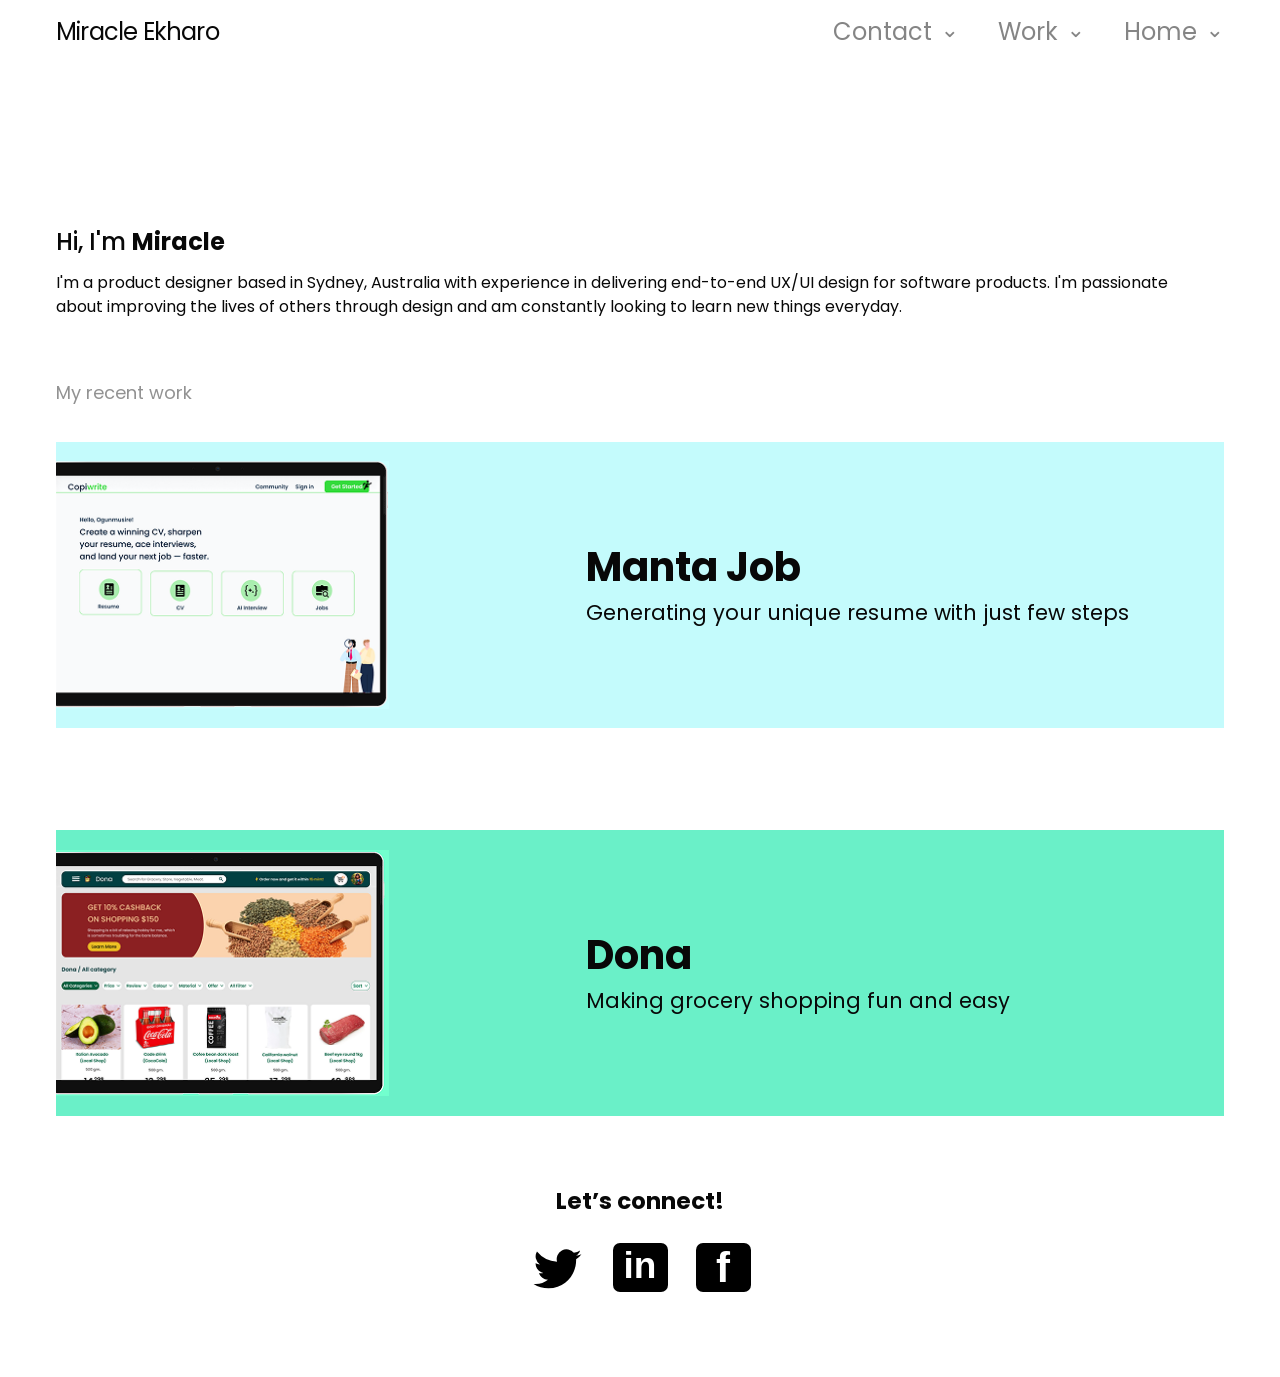
==== index.html @ e2fd7214 "Build portfolio case study pages" ====
<!DOCTYPE html>
<html lang="en">
<head>
  <meta charset="UTF-8" />
  <meta name="viewport" content="width=device-width, initial-scale=1.0" />
  <title>Miracle Ekharo — Product Designer</title>
  <link rel="stylesheet" href="styles.css" />
</head>
<body id="home">
  <header class="site-header">
    <a class="logo" href="#home">Miracle Ekharo</a>
    <nav class="nav-links" aria-label="Main navigation">
      <a href="#contact">Contact <span aria-hidden="true">⌃</span></a>
      <a href="#work">Work <span aria-hidden="true">⌃</span></a>
      <a href="#home">Home <span aria-hidden="true">⌃</span></a>
    </nav>
  </header>

  <main>
    <section class="hero-section" aria-labelledby="intro-title">
      <h1 id="intro-title">Hi, I'm <strong>Miracle</strong></h1>
      <p>I'm a product designer based in Sydney, Australia with experience in delivering end-to-end UX/UI design for software products. I'm passionate about improving the lives of others through design and am constantly looking to learn new things everyday.</p>
    </section>

    <section id="work" class="work-section" aria-labelledby="work-title">
      <h2 id="work-title">My recent work</h2>
      <div class="work-grid">
        <a class="work-card manta-card" href="manta-job.html" aria-label="View Manta Job case study">
          <div class="project-preview manta-preview" aria-label="Manta Job website preview">
            <img src="Screenshot 2026-07-31 110419 1.png" alt="Manta Job dashboard preview" />
          </div>
          <div class="card-content"><h3>Manta Job</h3><p>Generating your unique resume with just few steps</p></div>
        </a>

        <a class="work-card dona-card" href="dona.html" aria-label="View Dona case study">
          <div class="project-preview dona-preview" aria-label="Dona grocery website preview">
            <img src="Screenshot 2026-07-31 110215 1.png" alt="Dona grocery shopping website preview" />
          </div>
          <div class="card-content"><h3>Dona</h3><p>Making grocery shopping fun and easy</p></div>
        </a>
      </div>
    </section>
  </main>

  <footer id="contact" class="site-footer">
    <h2>Let’s connect!</h2>
    <div class="social-links" aria-label="Social links">
      <a href="#contact" aria-label="Twitter"><svg viewBox="0 0 24 24" aria-hidden="true"><path d="M22.46 6c-.77.35-1.6.58-2.46.69.89-.53 1.56-1.37 1.88-2.37-.83.5-1.75.85-2.73 1.04A4.25 4.25 0 0 0 11.8 9.23a12.06 12.06 0 0 1-8.76-4.44 4.24 4.24 0 0 0 1.31 5.68c-.7-.02-1.35-.21-1.92-.53v.05c0 2.06 1.47 3.78 3.41 4.17-.36.1-.73.15-1.12.15-.27 0-.54-.03-.79-.08.54 1.67 2.08 2.89 3.92 2.93A8.53 8.53 0 0 1 2.56 19c-.34 0-.68-.02-1.01-.06A12.04 12.04 0 0 0 8.06 20.85c7.8 0 12.07-6.46 12.07-12.07 0-.18 0-.37-.01-.55A8.64 8.64 0 0 0 22.46 6Z" /></svg></a>
      <a href="#contact" aria-label="LinkedIn">in</a>
      <a href="#contact" aria-label="Facebook">f</a>
    </div>
  </footer>
</body>
</html>
---- styles.css ----
@import url('https://fonts.googleapis.com/css2?family=Poppins:wght@400;500;600;700&display=swap');

:root { font-family: 'Poppins', Arial, sans-serif; color: #080808; background: #fff; }
* { box-sizing: border-box; }
html { scroll-behavior: smooth; }
body { margin: 0; background: #fff; }
.site-header, main, .site-footer { width: min(1168px, calc(100% - 48px)); margin: auto; }
.site-header { display: flex; justify-content: space-between; align-items: center; padding: 14px 0; }
.logo { color: #080808; font-size: 24px; text-decoration: none; letter-spacing: -.8px; }
.nav-links { display: flex; gap: 39px; }
.nav-links a { color: #858585; font-size: 24px; text-decoration: none; }
.nav-links span { display: inline-block; font-size: 22px; margin-left: 3px; transform: translateY(-4px) rotate(180deg); }
.hero-section { padding-top: 163px; }
.hero-section h1 { font-size: 24px; line-height: 1.3; margin: 0 0 14px; font-weight: 500; }
.hero-section p { max-width: 1130px; margin: 0; font-size: 16px; line-height: 1.5; }
.work-section { padding-top: 60px; }
.work-section > h2 { color: #929292; font-size: 18px; font-weight: 400; margin: 0 0 36px; }
.work-grid { display: grid; gap: 102px; }
.work-card { min-height: 286px; display: grid; grid-template-columns: 43.5% 56.5%; overflow: hidden; }
.work-card { color: inherit; text-decoration: none; }
.manta-card { background: #c4fbfc; }
.dona-card { background: #6af0c8; }
.project-preview { align-self: center; justify-self: start; width: 315px; height: 255px; margin-left: 0; background: #f6f8fa; border: 10px solid #111; border-radius: 0 11px 11px 0; overflow: hidden; position: relative; font-family: Arial, sans-serif; font-size: 6px; }
.manta-preview { width: 345px; height: auto; border: 0; background: transparent; border-radius: 0; line-height: 0; transform: translateX(-12px); position: relative; z-index: 1; }
.manta-preview img { display: block; width: 100%; height: auto; }
.dona-preview { width: 345px; height: auto; border: 0; background: transparent; border-radius: 0; line-height: 0; transform: translateX(-12px); position: relative; z-index: 1; }
.dona-preview img { display: block; width: 100%; height: auto; }
.browser-bar { height: 8px; background: #050505; display: flex; gap: 3px; padding: 2px 8px; }
.browser-bar span { width: 3px; height: 3px; border-radius: 50%; background: #555; }
.preview-nav { height: 16px; padding: 5px 2px; color: #24384b; }.preview-nav b { color: #42a65e; }.preview-nav small { float: right; font-size: 5px; }.preview-nav i { background: #47cb62; color: white; padding: 3px; font-style: normal; }
.preview-copy { padding: 22px 0 5px; color: #18314a; display: grid; gap: 5px; }.preview-copy strong { font-size: 8px; line-height: 1.35; }
.preview-actions { display: flex; gap: 8px; }.preview-actions span { border: 1px solid #b9e9c2; border-radius: 3px; width: 58px; height: 42px; text-align: center; padding-top: 8px; color: #0b461f; font-size: 15px; }.preview-actions small { display: block; font-size: 5px; }
.preview-people { position: absolute; right: 5px; bottom: 0; color: #dd9d68; font-size: 28px; }
.dona-preview { background: #fff; }.dona-nav { height: 20px; padding: 5px; color: white; background: #003c38; font-size: 7px; }.dona-nav small { background: white; color: #777; padding: 2px 30px 2px 5px; margin-left: 12px; border-radius: 4px; font-size: 5px; }.dona-banner { height: 63px; padding: 18px 14px; background: #912128; color: #ffdca9; font-size: 8px; line-height: 1.4; }.dona-products { display: flex; justify-content: space-around; padding-top: 25px; font-size: 30px; }
.card-content { align-self: center; padding-left: 22px; }.card-content h3 { margin: 0; font-size: 40px; line-height: 1.1; }.card-content p { margin: 10px 0 0; font-size: 21px; line-height: 1.3; }
.site-footer { text-align: center; padding: 68px 0 85px; }.site-footer h2 { font-size: 23px; margin: 0 0 25px; }.social-links { display: flex; justify-content: center; align-items: center; gap: 28px; }.social-links a { color: #000; text-decoration: none; font-family: Arial, sans-serif; font-size: 47px; font-weight: 700; line-height: 1; }.social-links a:first-child { display: inline-flex; align-items: center; justify-content: center; width: 55px; height: 49px; }.social-links a:first-child svg { width: 50px; height: 43px; fill: currentColor; }.social-links a:nth-child(2), .social-links a:nth-child(3) { border-radius: 7px; background: #000; color: #fff; width: 55px; height: 49px; font-size: 37px; padding-top: 4px; }.social-links a:nth-child(3) { font-size: 42px; }
@media (max-width: 700px) { .site-header, main, .site-footer { width: min(100% - 32px, 1168px); }.site-header { align-items: flex-start; }.nav-links { gap: 12px; }.nav-links a { font-size: 13px; }.logo { font-size: 18px; }.hero-section { padding-top: 90px; }.hero-section p { font-size: 14px; }.work-section { padding-top: 48px; }.work-grid { gap: 40px; }.work-card { grid-template-columns: 1fr; min-height: 420px; }.project-preview { width: 280px; height: 225px; }.card-content { padding: 22px; }.card-content h3 { font-size: 34px; }.card-content p { font-size: 17px; }.site-footer { padding-top: 54px; } }

.case-study { font-size: 12px; }.case-hero { background: #c4fbfc; padding: 20px; text-align: center; }.case-hero img { width: min(345px, 80%); display: block; margin: auto; }.case-width { width: min(878px, calc(100% - 48px)); margin: auto; }.case-intro { padding: 55px 0 70px; }.case-intro h1 { font-size: 18px; margin: 0 0 28px; }.case-meta { display: grid; grid-template-columns: 1fr 1fr; gap: 80px; }.case-meta h2, .case-section h2, .case-band h2 { font-size: 12px; text-transform: uppercase; margin: 0 0 12px; }.case-meta p, .case-section p, .case-band p { font-size: 10px; line-height: 1.7; }.prototype-link { display: inline-block; margin-top: 20px; background: #23bce8; color: white; padding: 7px 14px; text-decoration: none; }.case-band { background: #b8c9cc; padding: 22px 0; }.case-section { padding: 34px 0 70px; }.case-section h3 { font-size: 11px; margin: 28px 0 0; }.flow-chart { width: 300px; margin: 25px auto; padding: 25px; text-align: center; line-height: 2.2; color: #777; background: linear-gradient(#fff,#eee); }.green-screen { width: min(390px, 80%); min-height: 185px; margin: 20px auto 42px; padding: 12px; text-align: center; color: #063b16; background: linear-gradient(#22d92d, #168b21); }.green-screen span { font-weight: 400; }.green-screen strong { display: block; margin-top: 35px; color: white; font-size: 16px; line-height: 1.2; }.green-screen b { color: #fff; }.green-screen i { color: #d7ffd8; }.green-screen button { display: block; width: 130px; margin: 8px auto 0; border: 0; border-radius: 4px; padding: 5px; }.green-screen button:last-child { background: #111; color: #fff; } 
.journey-image { display: block; width: min(900px, 100%); height: auto; margin: 28px auto 0; }
.case-section .green-screen:first-of-type { min-height: 0; padding: 0; background: transparent url('first RESUME SCREEN 2.png') center / contain no-repeat; aspect-ratio: 689 / 489; color: transparent; }
.case-section .green-screen:first-of-type > * { visibility: hidden; }
.case-section .green-screen:nth-of-type(2) { min-height: 0; padding: 0; background: transparent url('second YES - RESUME SCREEN - UPLOAD.png') center / contain no-repeat; aspect-ratio: 689 / 489; color: transparent; }
.case-section .green-screen:nth-of-type(2) > * { visibility: hidden; }
.case-section .green-screen:nth-of-type(3) { min-height: 0; padding: 0; background: transparent url('third NO - RESUME.png') center / contain no-repeat; aspect-ratio: 689 / 489; color: transparent; }
.case-section .green-screen:nth-of-type(3) > * { visibility: hidden; }
.case-section .green-screen:nth-of-type(4) { min-height: 0; padding: 0; background: transparent url('four Screen 4 - resume.png') center / contain no-repeat; aspect-ratio: 689 / 489; color: transparent; }
.case-section .green-screen:nth-of-type(4) > * { visibility: hidden; }
.case-section .green-screen:nth-of-type(5) { min-height: 0; padding: 0; background: transparent url('five YES - PROCESSING SCREEN.png') center / contain no-repeat; aspect-ratio: 689 / 489; color: transparent; }
.case-section .green-screen:nth-of-type(5) > * { visibility: hidden; }
.case-section .green-screen:nth-of-type(5) { position: relative; margin-top: 58px; }
.case-section .green-screen:nth-of-type(5)::before { content: 'New Extraction screen'; position: absolute; top: -38px; left: 0; color: #080808; font-size: 11px; font-weight: 600; }
@media (max-width: 700px) { .case-meta { grid-template-columns: 1fr; gap: 20px; }.case-intro { padding-top: 36px; }.case-section { padding-bottom: 45px; } }
.dona-hero { background: #6af0c8; padding: 60px 20px; }.dona-hero img { width: min(630px, 90%); }
.social-links a:first-child svg { width: 70px; height: 60px; }
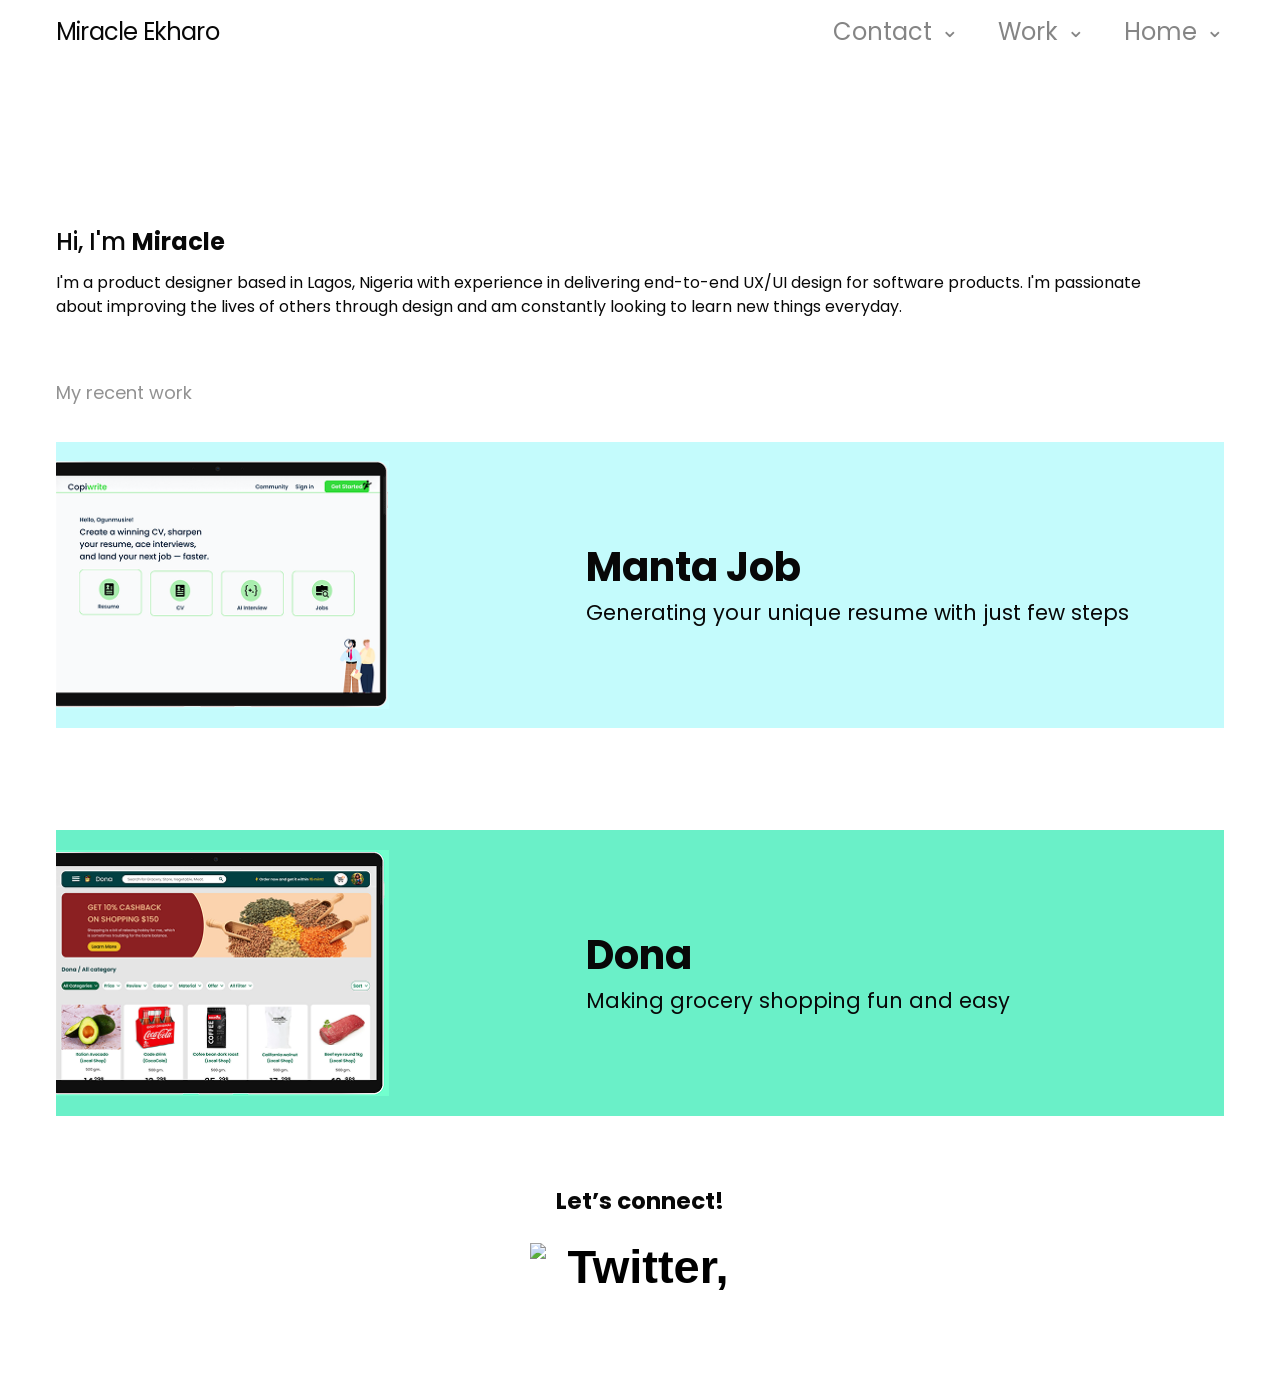
==== commit c3c596a8: "Update landing page and Manta job pages" ====
--- a/index.html
+++ b/index.html
@@ -19,7 +19,7 @@
   <main>
     <section class="hero-section" aria-labelledby="intro-title">
       <h1 id="intro-title">Hi, I'm <strong>Miracle</strong></h1>
-      <p>I'm a product designer based in Sydney, Australia with experience in delivering end-to-end UX/UI design for software products. I'm passionate about improving the lives of others through design and am constantly looking to learn new things everyday.</p>
+      <p>I'm a product designer based in Lagos, Nigeria with experience in delivering end-to-end UX/UI design for software products. I'm passionate about improving the lives of others through design and am constantly looking to learn new things everyday.</p>
     </section>
 
     <section id="work" class="work-section" aria-labelledby="work-title">
@@ -45,9 +45,7 @@
   <footer id="contact" class="site-footer">
     <h2>Let’s connect!</h2>
     <div class="social-links" aria-label="Social links">
-      <a href="#contact" aria-label="Twitter"><svg viewBox="0 0 24 24" aria-hidden="true"><path d="M22.46 6c-.77.35-1.6.58-2.46.69.89-.53 1.56-1.37 1.88-2.37-.83.5-1.75.85-2.73 1.04A4.25 4.25 0 0 0 11.8 9.23a12.06 12.06 0 0 1-8.76-4.44 4.24 4.24 0 0 0 1.31 5.68c-.7-.02-1.35-.21-1.92-.53v.05c0 2.06 1.47 3.78 3.41 4.17-.36.1-.73.15-1.12.15-.27 0-.54-.03-.79-.08.54 1.67 2.08 2.89 3.92 2.93A8.53 8.53 0 0 1 2.56 19c-.34 0-.68-.02-1.01-.06A12.04 12.04 0 0 0 8.06 20.85c7.8 0 12.07-6.46 12.07-12.07 0-.18 0-.37-.01-.55A8.64 8.64 0 0 0 22.46 6Z" /></svg></a>
-      <a href="#contact" aria-label="LinkedIn">in</a>
-      <a href="#contact" aria-label="Facebook">f</a>
+      <a class="figma-social-icons" href="#contact" aria-label="Social links"><img src="assets/figma/manta-social-icons.svg" alt="Twitter, LinkedIn, and Facebook" /></a>
     </div>
   </footer>
 </body>
--- a/styles.css
+++ b/styles.css
@@ -49,7 +49,12 @@
 .case-section .green-screen:nth-of-type(5) { min-height: 0; padding: 0; background: transparent url('five YES - PROCESSING SCREEN.png') center / contain no-repeat; aspect-ratio: 689 / 489; color: transparent; }
 .case-section .green-screen:nth-of-type(5) > * { visibility: hidden; }
 .case-section .green-screen:nth-of-type(5) { position: relative; margin-top: 58px; }
-.case-section .green-screen:nth-of-type(5)::before { content: 'New Extraction screen'; position: absolute; top: -38px; left: 0; color: #080808; font-size: 11px; font-weight: 600; }
+.case-section .green-screen:nth-of-type(5)::before { content: 'Extraction screen'; position: absolute; top: -38px; left: 0; color: #080808; font-size: 11px; font-weight: 600; }
+.case-section .green-screen:nth-of-type(5) { width: 100%; height: min(277px, 57vw); min-height: 0; margin-top: 76px; background-size: min(390px, 80vw) auto; }
+.case-section .green-screen:nth-of-type(5)::before { top: -48px; left: 0; }
+.case-section .green-screen:nth-of-type(5)::after { content: 'The screen was created after I concluded my research to replace the previous extraction screen'; position: absolute; top: -27px; left: 0; color: #080808; font-size: 10px; font-weight: 400; line-height: 1.7; white-space: nowrap; }
+#design::after { content: 'Reach out for a full case study.'; display: block; margin-top: -19px; color: #080808; font-size: 10px; line-height: 1.7; }
+.figma-social-icons { display: inline-block; line-height: 0; }.figma-social-icons img { display: block; width: 235px; height: 50px; }
 @media (max-width: 700px) { .case-meta { grid-template-columns: 1fr; gap: 20px; }.case-intro { padding-top: 36px; }.case-section { padding-bottom: 45px; } }
 .dona-hero { background: #6af0c8; padding: 60px 20px; }.dona-hero img { width: min(630px, 90%); }
 .social-links a:first-child svg { width: 70px; height: 60px; }
